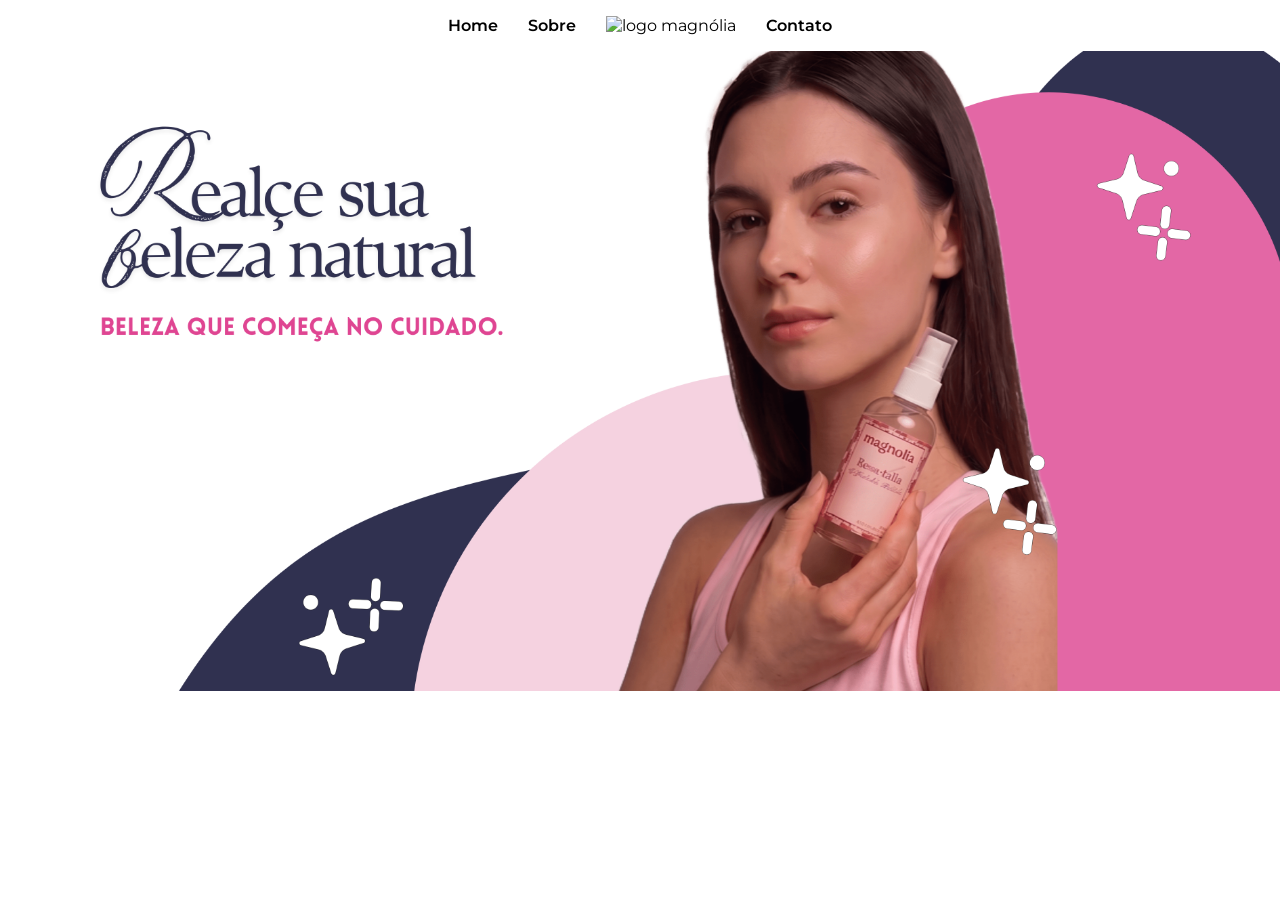
==== index.html @ 7195ed7c "site" ====
<!doctype html>
<html lang="pt-BR">
  <head>
    <meta charset="utf-8">
    <meta name="viewport" content="width=device-width, initial-scale=1">
    <title>Magnólia: O melhor para sua beleza</title>
    <link rel="icon" href="imagem/icon.png">
    <link rel="stylesheet" href="https://fonts.googleapis.com/css?family=Montserrat:300,400,500,600,700&display=block">
    <link rel="stylesheet" href="css/banner_menu.css">
  </head>
  <body>
    <header class="Menu">
      <nav class="menu">
        <ul>
          <li><a href="#">Home</a></li>
          <li><a href="#">Sobre</a></li>
          <li><img class="banner" src="" alt="logo magnólia"></li>
          <li><a href="#">Contato</a></li>
        </ul>
      </nav>
    </header>
    <section class="banner_conteinner">
    <img class="banner" src="imagem/R.png" alt="Banner Magnólia">
    </section>
  </body>
</html>
---- css/banner_menu.css ----
* {
    box-sizing: border-box;
}

body {
    margin: 0;
    font-family: "Montserrat", sans-serif;
}

.Menu {
    width: 100%;
    background-color: #ffffff;
    padding: 16px 20px;
    box-shadow: 0 2px 6px rgba(0, 0, 0, 0.1);
}

.menu ul {
    list-style: none;
    margin: 0;
    padding: 0;
    display: flex;
    justify-content: center;
    gap: 30px;
}

.menu a {
    color: #000;
    text-decoration: none;
    font-weight: 600;
    font-size: 16px;
}

.menu a:hover {
    opacity: 0.6;
}

.banner_conteiner {
    width: 100%;
    max-height: 50vh;
    overflow: hidden;
}

.banner {
    display: block;
    width: 100%;
    height: auto;
    max-height: 90vh;
    object-fit: cover;
    object-position: center;
}

@media (max-width: 600px) {
    .Menu {
        padding: 12px 10px;
    }

    .menu ul {
        gap: 16px;
    }

    .menu a {
        font-size: 14px;
    }
    .banner_conteiner{
        height: 60vh;
        min-height: 180px;    
    }
}


@media (min-width: 601px) and (max-width: 1065px) {
    .banner_conteiner {
        height: 35vh;
    }
}

@media (min-width: 1066px) {
    .banner_conteiner {
        height: 45vh;
    }
}
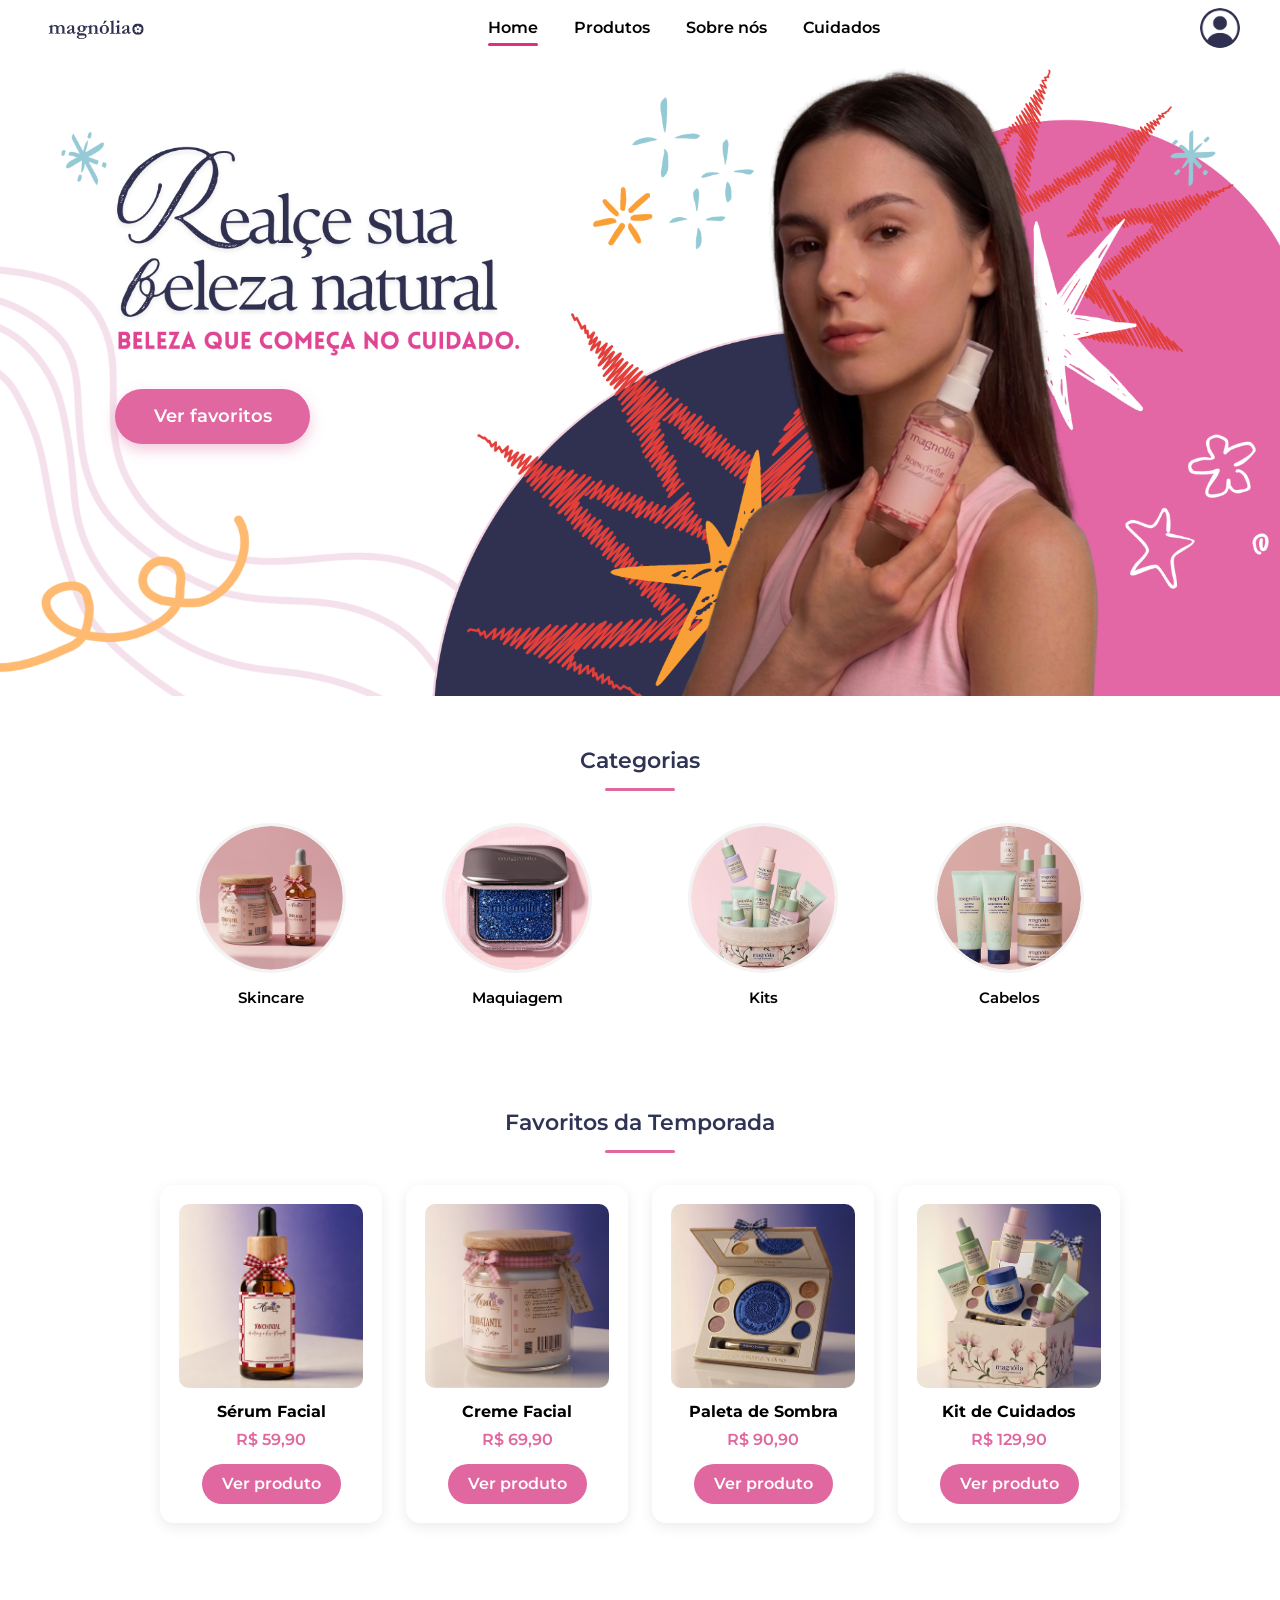
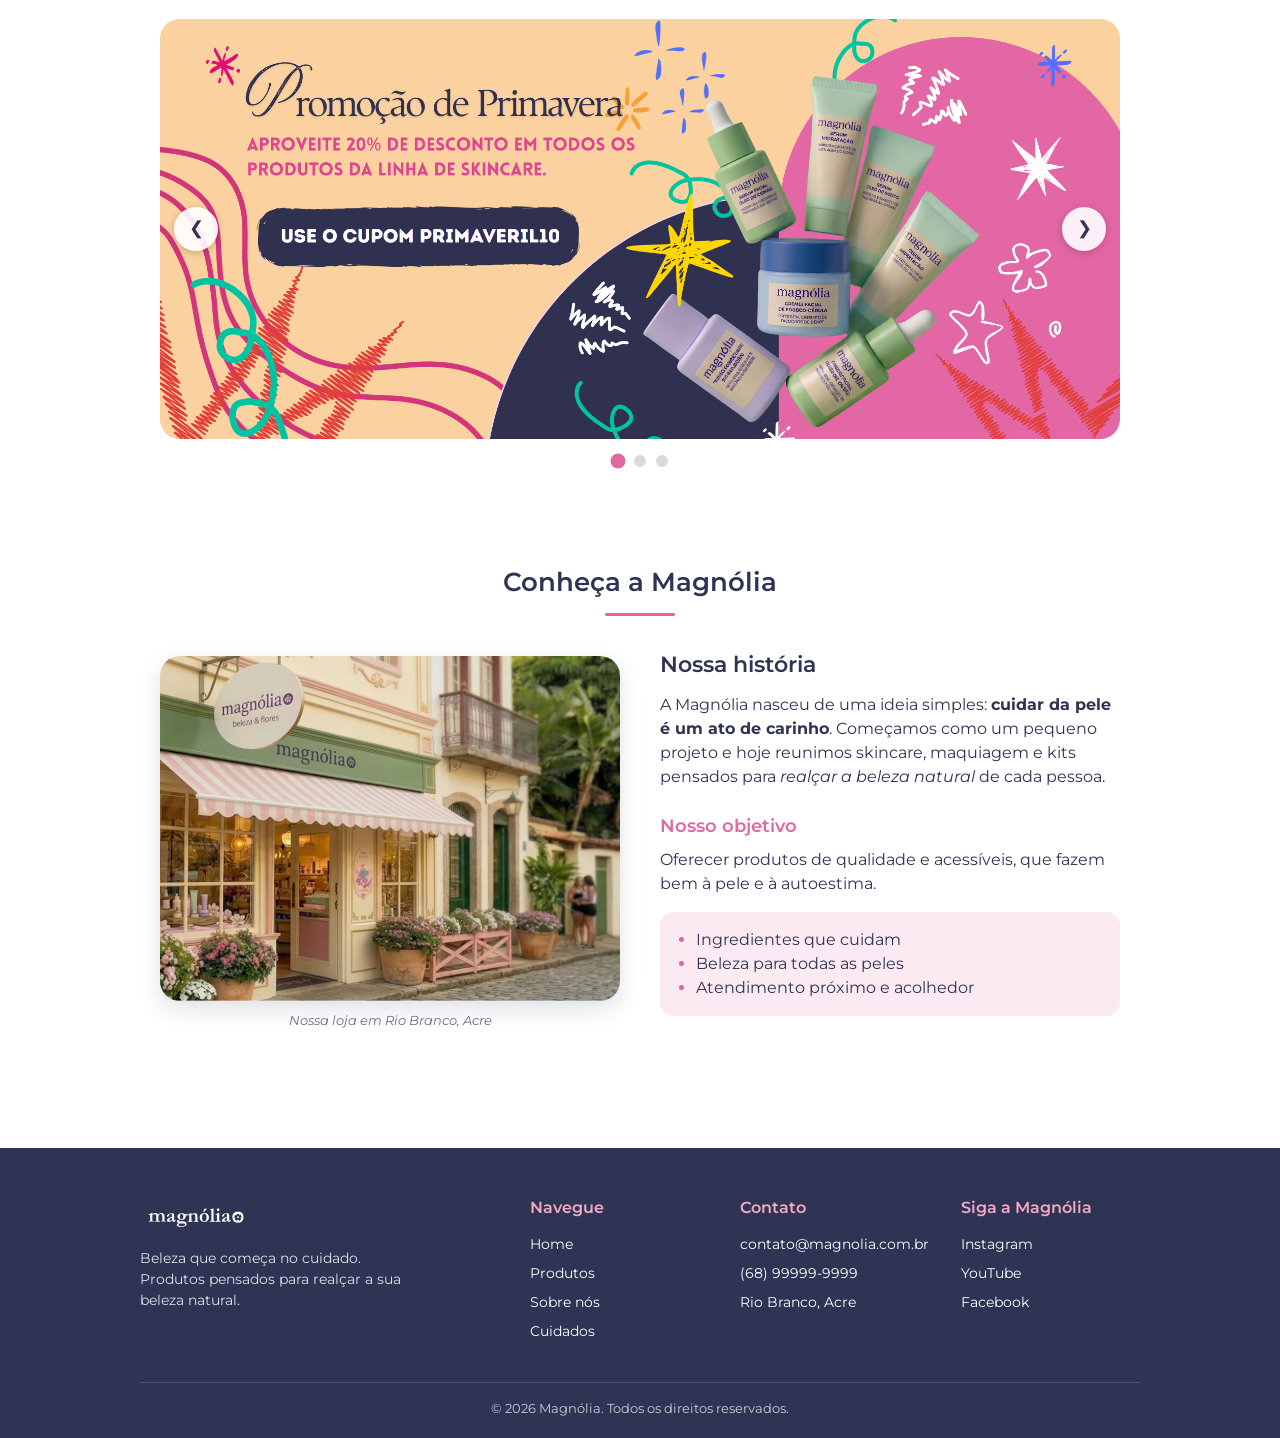
==== commit 5ff189bb: "versão final do site N1" ====
--- a/index.html
+++ b/index.html
@@ -1,26 +1,238 @@
+<!--A ideia aqui é fazer um site de empresa de beleza chamada magnólia, que eu inventei para um trabalho de emprendedorismo quando estava no ensino médio. A ideia é fazer um site simples, mas bonito, com uma paleta de cores que remeta a beleza e sofisticação. O site terá uma página inicial com um banner, uma seção sobre a empresa e uma seção de contato.-->
 <!doctype html>
 <html lang="pt-BR">
-  <head>
-    <meta charset="utf-8">
-    <meta name="viewport" content="width=device-width, initial-scale=1">
-    <title>Magnólia: O melhor para sua beleza</title>
-    <link rel="icon" href="imagem/icon.png">
-    <link rel="stylesheet" href="https://fonts.googleapis.com/css?family=Montserrat:300,400,500,600,700&display=block">
-    <link rel="stylesheet" href="css/banner_menu.css">
-  </head>
-  <body>
-    <header class="Menu">
-      <nav class="menu">
+
+<head>
+  <meta charset="utf-8">
+  <meta name="viewport" content="width=device-width, initial-scale=1">
+  <title>Magnólia: O melhor para sua beleza</title>
+  <link rel="icon" href="imagem/icon.png">
+  <link rel="stylesheet" href="https://fonts.googleapis.com/css?family=Montserrat:300,400,500,600,700&display=block">
+  <!--Nesse ponto ainda não pensei em todos os css, mas, por enquanto farei um separado para cada elemento que acredito precisar de mais atenção ou vou fazer uma coisa diferente, este é para o menu e o banner.-->
+  <link rel="stylesheet" href="css/banner_menu.css">
+  <link rel="stylesheet" href="css/barra_nav.css">
+  <link rel="stylesheet" href="css/mais_vendidos.css">
+  <link rel="stylesheet" href="css/promoção.css">
+  <link rel="stylesheet" href="css/rodape.css">
+  <link rel="stylesheet" href="css/carrossel.css">
+  <link rel="stylesheet" href="css/sobre_marca.css">
+</head>
+
+<body>
+  <header class="Menu">
+    <nav class="menu">
+      <!-- Logo com link para pagina inicial-->
+      <a href="index.html" class="logo" role="img" aria-label="Magnólia"></a>
+      <ul class="links" id="menu-links">
+        <!-- Links do menu -->
+        <!-- O link da página atual tem a classe "ativo" que indica em qual página estamos -->
+        <li><a href="index.html" class="ativo" aria-current="page">Home</a></li>
+        <li><a href="produtos.html">Produtos</a></li>
+        <li><a href="#sobre-a-marca">Sobre nós</a></li>
+        <li><a href="cuidados.html">Cuidados</a></li>
+      </ul>
+      <a href="perfil.html" class="perfil" role="img" aria-label="Conta"></a>
+
+       <!-- Botão sanduíche: só aparece em telas pequenas -->
+    <button type="button" class="hamburguer" id="botao-menu"
+            aria-label="Abrir menu" aria-expanded="false" aria-controls="menu-links">
+      <span></span>
+      <span></span>
+      <span></span>
+    </button>
+    </nav>
+  </header>
+  <section class="banner_conteinner">
+    <img class="banner" src="imagem/R (1).png" alt="Banner Magnólia">
+    <!--botão sobre o banner-->
+    <div class="banner__botao">
+    <a href="#mais-vendidos">Ver favoritos</a>
+  </div>
+  </section>
+  <!-- Barra de navegação por categorias "circulos da página"-->
+  <section class="barra_nav">
+    <h2 class="barra_nav__titulo">Categorias</h2>
+    <ul class="barra_nav__lista">
+      <li>
+        <!-- Link para a categoria de skincare dentro da página produtos-->
+        <a href="produtos.html#skincare" class="categoria">
+          <span class="categoria__circulo">
+            <img src="imagem/categorias/skincare.png" alt="">
+          </span>
+          <span class="categoria__nome">Skincare</span>
+        </a>
+      </li>
+      <li>
+        <!-- Link para a categoria de maquiagem dentro da página produtos-->
+        <a href="produtos.html#maquiagem" class="categoria">
+          <span class="categoria__circulo">
+            <img src="imagem/categorias/maquiagem.png" alt="">
+          </span>
+          <span class="categoria__nome">Maquiagem</span>
+        </a>
+      </li>
+      <li>
+        <!-- Link para a categoria de Kits(conjuntos de produtos) dentro da página produtos-->
+        <a href="produtos.html#Kits" class="categoria">
+          <span class="categoria__circulo">
+            <img src="imagem/categorias/Kit.png" alt="">
+          </span>
+          <span class="categoria__nome">Kits</span>
+        </a>
+      </li>
+      <li>
+        <!-- Link para a categoria de cabelos dentro da página produtos-->
+        <a href="produtos.html#cabelos" class="categoria">
+          <span class="categoria__circulo">
+            <img src="imagem/categorias/cabelo.png" alt="">
+          </span>
+          <span class="categoria__nome">Cabelos</span>
+        </a>
+      </li>
+    </ul>
+  </section>
+  <!-- section mais vendidos-->
+  <section class="mais_vendidos" id="mais-vendidos">
+    <h2 class="mais_vendidos__titulo">Favoritos da Temporada</h2>
+    <div class="mais_vendidos__grade">
+      <!--Cada produto está dentro de um artigo-->
+      <article class="produto">
+        <img src="imagem/produtos/serum.png" alt="Sérum facial Magnólia">
+        <h3 class="produto__nome">Sérum Facial</h3>
+        <p class="produto__preco">R$ 59,90</p>
+        <a href="  " class="produto__botao">Ver produto</a>
+      </article>
+      <article class="produto">
+        <img src="imagem/produtos/creme.png" alt="Creme facial Magnólia">
+        <h3 class="produto__nome">Creme Facial</h3>
+        <p class="produto__preco">R$ 69,90</p>
+        <a href="  " class="produto__botao">Ver produto</a>
+      </article>
+      <article class="produto">
+        <img src="imagem/produtos/sombra.png" alt="Sombra de olhos Magnólia">
+        <h3 class="produto__nome">Paleta de Sombra</h3>
+        <p class="produto__preco">R$ 90,90</p>
+        <a href="  " class="produto__botao">Ver produto</a>
+      </article>
+      <article class="produto">
+        <img src="imagem/produtos/kit2.png" alt="Kit de cuidados com a pele Magnólia">
+        <h3 class="produto__nome">Kit de Cuidados</h3>
+        <p class="produto__preco">R$ 129,90</p>
+        <a href="  " class="produto__botao">Ver produto</a>
+      </article>
+    </div>
+  </section>
+
+  <!-- Carrossel de promoções: 3 slides, navegação por botões e bolinhas -->
+  <section class="carrossel" id="carrossel" aria-label="Promoções">
+    <div class="carrossel__janela">
+
+      <!-- Faixa com os slides lado a lado; o JS desliza esta faixa -->
+      <div class="carrossel__faixa" id="carrossel-faixa">
+        <div class="carrossel__slide">
+          <img src="imagem/carrossel/promo1.png" alt="Promoção de primavera: 20% de desconto em skincare">
+        </div>
+        <div class="carrossel__slide">
+          <img src="imagem/carrossel/promo2.png"
+            alt="Promoção de primeira compra: 20% de desconto em todos os produtos">
+        </div>
+        <div class="carrossel__slide">
+          <img src="imagem/carrossel/promo3.png" alt="Presenteie quem você ama com a coleção de maquiagem completa!">
+        </div>
+      </div>
+
+      <!-- Botões anterior / próximo -->
+      <button type="button" class="carrossel__botao carrossel__botao--anterior" id="carrossel-anterior"
+        aria-label="Slide anterior">&#10094;</button>
+      <button type="button" class="carrossel__botao carrossel__botao--proximo" id="carrossel-proximo"
+        aria-label="Próximo slide">&#10095;</button>
+    </div>
+
+    <!-- Bolinhas indicando o slide atual -->
+    <div class="carrossel__bolinhas" id="carrossel-bolinhas"></div>
+  </section>
+
+  <!-- Seção sobre a marca-->
+  <section class="sobre_marca" id="sobre-a-marca" aria-labelledby="sobre-titulo">
+    <h2 class="sobre_marca__titulo">Conheça a Magnólia</h2>
+    <div class="sobre_marca__grade">
+      <!-- figure/figcaption -->
+      <figure class="sobre_marca__foto">
+        <img src="imagem/loja.png" alt="Fachada e interior da loja Magnólia">
+        <figcaption>Nossa loja em Rio Branco, Acre</figcaption>
+      </figure>
+
+      <div class="sobre_marca__texto">
+        <h3 id="sobre-titulo" class="sobre_marca__titulo2">Nossa história</h2>
+        <p class="sobre_marca__historia">
+          A Magnólia nasceu de uma ideia simples: <strong>cuidar da pele é um ato de carinho</strong>.
+          Começamos como um pequeno projeto e hoje reunimos skincare, maquiagem e kits
+          pensados para <em>realçar a beleza natural</em> de cada pessoa.
+        </p>
+
+        <h3 class="sobre_marca__subtitulo">Nosso objetivo</h3>
+        <p class="sobre_marca__objetivo">
+          Oferecer produtos de qualidade e acessíveis, que fazem bem à pele e à autoestima.
+        </p>
+
+        <!-- Lista de valores da marca -->
+        <ul class="sobre_marca__valores">
+          <li>Ingredientes que cuidam</li>
+          <li>Beleza para todas as peles</li>
+          <li>Atendimento próximo e acolhedor</li>
+        </ul>
+      </div>
+
+    </div>
+  </section>
+
+  <!-- Rodapé do site -->
+  <footer class="rodape" id="contato">
+    <div class="rodape__grade">
+
+      <!-- Coluna 1: marca -->
+      <div class="rodape__marca">
+        <a href="index.html" class="rodape__logo" role="img" aria-label="Magnólia"></a>
+        <p>Beleza que começa no cuidado. Produtos pensados para realçar a sua beleza natural.</p>
+      </div>
+
+      <!-- Coluna 2: navegação -->
+      <nav class="rodape__coluna" aria-label="Links do rodapé">
+        <h3>Navegue</h3>
         <ul>
-          <li><a href="#">Home</a></li>
-          <li><a href="#">Sobre</a></li>
-          <li><img class="banner" src="" alt="logo magnólia"></li>
-          <li><a href="#">Contato</a></li>
+          <li><a href="index.html">Home</a></li>
+          <li><a href="produtos.html">Produtos</a></li>
+          <li><a href="sobre.html">Sobre nós</a></li>
+          <li><a href="cuidados.html">Cuidados</a></li>
         </ul>
       </nav>
-    </header>
-    <section class="banner_conteinner">
-    <img class="banner" src="imagem/R.png" alt="Banner Magnólia">
-    </section>
-  </body>
+
+      <!-- Coluna 3: contato -->
+      <div class="rodape__coluna">
+        <h3>Contato</h3>
+        <ul>
+          <li><a href="mailto:contato@magnolia.com.br">contato@magnolia.com.br</a></li>
+          <li><a href="tel:+5568999999999">(68) 99999-9999</a></li>
+          <li>Rio Branco, Acre</li>
+        </ul>
+      </div>
+
+      <!-- Coluna 4: redes sociais (links externos) -->
+      <div class="rodape__coluna">
+        <h3>Siga a Magnólia</h3>
+        <ul>
+          <li><a href="https://www.instagram.com" target="_blank" rel="noopener noreferrer">Instagram</a></li>
+          <li><a href="https://www.youtube.com" target="_blank" rel="noopener noreferrer">YouTube</a></li>
+          <li><a href="https://www.facebook.com" target="_blank" rel="noopener noreferrer">Facebook</a></li>
+        </ul>
+      </div>
+
+    </div>
+    <!-- Linha de direitos autorais -->
+    <p class="rodape__copy">© 2026 Magnólia. Todos os direitos reservados.</p>
+  </footer>
+  <script src="js/carrossel.js"></script>
+  <script src="js/menu.js"></script>
+</body>
+
 </html>
--- a/css/banner_menu.css
+++ b/css/banner_menu.css
@@ -5,77 +5,282 @@
 body {
     margin: 0;
     font-family: "Montserrat", sans-serif;
+    line-height: 1.5;   /* espaçamento 1,5 em todo o site */
+}
+
+/* botões e campos de formulário não herdam a fonte e o espaçamento sozinhos */
+button,
+input,
+textarea,
+select {
+    font-family: inherit;
+    line-height: inherit;
 }
 
 .Menu {
     width: 100%;
     background-color: #ffffff;
-    padding: 16px 20px;
-    box-shadow: 0 2px 6px rgba(0, 0, 0, 0.1);
-}
-
-.menu ul {
+    padding: 8px 40px;
+    box-shadow: 0 6px 6px rgba(0, 0, 0, 0.1);
+}
+
+.menu {
+    display: flex;
+    align-items: center;
+    justify-content: space-between;
+    max-width: 1200px;
+    margin: 0 auto;
+}
+
+.menu .links {
     list-style: none;
     margin: 0;
     padding: 0;
     display: flex;
-    justify-content: center;
-    gap: 30px;
-}
-
-.menu a {
+    align-items: center;
+    gap: 36px;
+}
+
+.menu .links a {
+    position: relative;
+    display: block;
+    padding: 6px 0;
     color: #000;
     text-decoration: none;
     font-weight: 600;
     font-size: 16px;
 }
 
-.menu a:hover {
-    opacity: 0.6;
-}
-
-.banner_conteiner {
+/* sublinhado colorido: aparece no hover e fica na página atual */
+.menu .links a::after {
+    content: "";
+    position: absolute;
+    left: 0;
+    bottom: 0;
     width: 100%;
-    max-height: 50vh;
-    overflow: hidden;
+    height: 3px;
+    border-radius: 2px;
+    background-color: #e02e81; 
+    transform: scaleX(0);
+    transform-origin: left;
+    transition: transform 0.25s ease;
+}
+
+.menu .links a:hover::after,
+.menu .links a.ativo::after {
+    transform: scaleX(1);
+}
+
+.menu .logo {
+    display: block;
+    height: 2.5em;
+    width: 8em;
+    font-size: 16px;
+    background: url("../imagem/logo.svg") no-repeat left center / contain;
+}
+
+/* ícone de perfil à direita */
+.menu .perfil {
+    display: flex;
+    align-items: center;
+    justify-content: center;
+    width: 40px;
+    height: 40px;
+    border-radius: 50%;
+    color: #2f3354; /* azul-marinho da marca */
+    transition: background-color 0.2s;
+    background: url("../imagem/perfil.png") no-repeat left center / contain;
+
+}
+
+.menu .perfil:hover {
+    background-color: #f6e3ec;
+}
+
+.menu .perfil svg {
+    width: 24px;
+    height: 24px;
+    fill: none;
+    stroke: currentColor;
+    stroke-width: 1.8;
+    stroke-linecap: round;
 }
 
 .banner {
     display: block;
     width: 100%;
     height: auto;
-    max-height: 90vh;
-    object-fit: cover;
-    object-position: center;
+}
+
+/* o container é a referência para posicionar o botão, pois o pai é relativo e o filho absoluto */
+.banner_conteinner {
+    position: relative;
+}
+
+.banner__botao {
+    position: absolute;
+    left: 9%;      /* alinha com o texto do banner */
+    top: 52%;     
+    border-radius: 30px;
+    background-color: #e0679f;
+    box-shadow: 0 6px 14px rgba(224, 103, 159, 0.35);
+    transition: background-color 0.2s, transform 0.2s;
+}
+
+.banner__botao a {
+    display: block;
+    padding: clamp(8px, 1.2vw, 14px) clamp(18px, 3vw, 40px);
+    color: #fff;
+    text-decoration: none;
+    font-weight: 600;
+    font-size: clamp(12px, 1.6vw, 18px);   /* cresce e diminui com a tela */
+}
+
+.banner__botao:hover,
+.banner__botao:focus-within {
+    background-color: #2f3354;
+    transform: translateY(-2px);
+}
+
+html {
+    scroll-behavior: smooth;
+}
+
+.barra_nav__titulo,
+.mais_vendidos__titulo,
+.sobre_marca__titulo {
+    position: relative;
+    padding-bottom: 14px;
+}
+
+.barra_nav__titulo::after,
+.mais_vendidos__titulo::after,
+.sobre_marca__titulo::after {
+    content: "";
+    position: absolute;
+    left: 50%;
+    bottom: 0;
+    width: 70px;
+    height: 3px;
+    border-radius: 2px;
+    background-color: #e0679f;
+    transform: translateX(-50%);
 }
 
 @media (max-width: 600px) {
     .Menu {
-        padding: 12px 10px;
-    }
-
-    .menu ul {
-        gap: 16px;
-    }
-
-    .menu a {
-        font-size: 14px;
-    }
-    .banner_conteiner{
-        height: 60vh;
-        min-height: 180px;    
-    }
-}
-
-
-@media (min-width: 601px) and (max-width: 1065px) {
-    .banner_conteiner {
-        height: 35vh;
-    }
-}
-
-@media (min-width: 1066px) {
-    .banner_conteiner {
-        height: 45vh;
+        padding: 6px 14px;
+    }
+
+    .menu .links {
+        gap: 14px;
+    }
+
+    .menu .links a {
+        font-size: 13px;
+    }
+
+    .menu .logo {
+        width: 6em;
+        height: 2em;
+    }
+
+    .menu .perfil {
+        width: 34px;
+        height: 34px;
+    }
+}
+/* o painel de links se posiciona em relação ao header */
+.Menu {
+    position: relative;
+}
+
+/* botão sanduíche: escondido no desktop */
+.hamburguer {
+    display: none;
+    flex-direction: column;
+    justify-content: center;
+    gap: 5px;
+    width: 40px;
+    height: 40px;
+    padding: 8px;
+    border: none;
+    border-radius: 8px;
+    background: transparent;
+    cursor: pointer;
+}
+
+.hamburguer span {
+    display: block;
+    height: 3px;
+    border-radius: 2px;
+    background-color: #2f3354;
+    transition: transform 0.25s, opacity 0.2s;
+}
+
+.hamburguer:hover {
+    background-color: #fbeaf2;
+}
+
+/* as barras viram um X quando o menu está aberto */
+.hamburguer.aberto span:nth-child(1) {
+    transform: translateY(8px) rotate(45deg);
+}
+.hamburguer.aberto span:nth-child(2) {
+    opacity: 0;
+}
+.hamburguer.aberto span:nth-child(3) {
+    transform: translateY(-8px) rotate(-45deg);
+}
+
+/* tela pequena: links viram painel, aparecem sanduíche e perfil */
+@media (max-width: 768px) {
+    .hamburguer {
+        display: flex;
+    }
+
+    .menu .perfil {
+        margin-left: auto;   /* empurra perfil e sanduíche para a direita */
+        margin-right: 6px;
+    }
+
+    .menu .links {
+        position: absolute;
+        top: 100%;
+        left: 0;
+        right: 0;
+        z-index: 20;
+        flex-direction: column;
+        align-items: stretch;
+        gap: 0;
+        padding: 8px 20px 16px;
+        background-color: #fff;
+        box-shadow: 0 8px 14px rgba(0, 0, 0, 0.12);
+
+        /* fechado por padrão */
+        opacity: 0;
+        visibility: hidden;
+        transform: translateY(-8px);
+        transition: opacity 0.25s, transform 0.25s, visibility 0.25s;
+    }
+
+    .menu .links.aberto {
+        opacity: 1;
+        visibility: visible;
+        transform: translateY(0);
+    }
+
+    .menu .links li {
+        border-bottom: 1px solid #f1e3ea;
+    }
+
+    .menu .links li:last-child {
+        border-bottom: none;
+    }
+
+    .menu .links a {
+        display: inline-block;   /* o sublinhado rosa acompanha só o texto */
+        padding: 14px 0;
+        font-size: 16px;
     }
 }
--- a/css/barra_nav.css
+++ b/css/barra_nav.css
@@ -0,0 +1,66 @@
+.barra_nav {
+    max-width: 1000px;
+    margin: 0 auto;
+    padding: 48px 20px;
+    text-align: center;
+}
+
+.barra_nav__titulo {
+    margin: 0 0 32px;
+    font-size: 22px;
+    font-weight: 600;
+    color: #2f3354;
+}
+
+.barra_nav__lista {
+    list-style: none;
+    margin: 0;
+    padding: 0;
+    display: grid;
+    grid-template-columns: repeat(auto-fit, minmax(130px, 1fr));
+    gap: 32px 24px;
+    justify-items: center;
+}
+
+.categoria {
+    display: flex;
+    flex-direction: column;
+    align-items: center;
+    gap: 14px;
+    width: 100%;
+    text-decoration: none;
+    color: #000;
+}
+
+/* círculo: a imagem preenche tudo, sem margem */
+.categoria__circulo {
+    display: block;
+    width: 100%;
+    max-width: 150px;
+    aspect-ratio: 1;
+    border-radius: 50%;
+    background-color: #f3f3f3;
+    border: 3px solid transparent;
+    padding: 0;
+    overflow: hidden;
+    transition: border-color 0.25s, transform 0.25s;
+}
+
+.categoria__circulo img {
+    display: block;
+    width: 100%;
+    height: 100%;
+    object-fit: cover;
+    border-radius: 50%;
+}
+
+.categoria__nome {
+    font-size: 15px;
+    font-weight: 600;
+}
+
+.categoria:hover .categoria__circulo,
+.categoria:focus-visible .categoria__circulo {
+    border-color: #e0679f;
+    transform: translateY(-4px);
+}
--- a/css/mais_vendidos.css
+++ b/css/mais_vendidos.css
@@ -0,0 +1,64 @@
+.mais_vendidos {
+    max-width: 1000px;
+    margin: 0 auto;
+    padding: 48px 20px;
+    text-align: center;
+}
+
+.mais_vendidos__titulo {
+    margin: 0 0 32px;
+    font-size: 22px;
+    font-weight: 600;
+    color: #2f3354;
+}
+
+.mais_vendidos__grade {
+    display: grid;
+    grid-template-columns: repeat(auto-fill, minmax(200px, 1fr));
+    gap: 24px;
+}
+
+.produto {
+    padding: 16px;
+    border-radius: 14px;
+    background-color: #fff;
+    border: 3px solid transparent;          /* borda invisível, que o hover colore */
+    box-shadow: 0 4px 14px rgba(0, 0, 0, 0.08);
+    transition: border-color 0.25s, transform 0.25s, box-shadow 0.25s;
+}
+
+.produto:hover,
+.produto:focus-within {
+    border-color: #e0679f;
+    transform: translateY(-4px);
+    box-shadow: 0 10px 22px rgba(224, 103, 159, 0.25);
+}
+
+.produto img {
+    display: block;
+    width: 100%;
+    aspect-ratio: 1;
+    object-fit: cover;
+    border-radius: 10px;
+}
+
+.produto__nome {
+    margin: 12px 0 4px;
+    font-size: 16px;
+}
+
+.produto__preco {
+    margin: 0 0 12px;
+    color: #e0679f;
+    font-weight: 600;
+}
+
+.produto__botao {
+    display: inline-block;
+    padding: 8px 20px;
+    border-radius: 20px;
+    background-color: #e0679f;
+    color: #fff;
+    text-decoration: none;
+    font-weight: 600;
+}
--- a/css/promoção.css
+++ b/css/promoção.css
@@ -0,0 +1,86 @@
+.promocao {
+    max-width: 1000px;
+    margin: 0 auto;
+    padding: 48px 20px;
+}
+
+/* caixa rosada com bordas arredondadas, em grid de 2 colunas */
+.promocao_caixa {
+    display: grid;
+    grid-template-columns: 1.1fr 1fr;
+    align-items: center;
+    gap: 32px;
+    padding: 40px;
+    border-radius: 20px;
+    background-color: #fbeaf2;
+    overflow: hidden;
+}
+
+.promocao_titulo {
+    margin: 0 0 8px;
+    font-size: 28px;
+    font-weight: 600;
+    color: #2f3354;
+}
+
+.promocao_destaque {
+    margin: 0 0 12px;
+    font-size: 40px;
+    font-weight: 700;
+    color: #e0679f;
+}
+
+.promocao_descricao {
+    margin: 0 0 24px;
+    font-size: 16px;
+    line-height: 1.5;
+    color: #2f3354;
+}
+
+.promocao_botao {
+    display: inline-block;
+    padding: 10px 28px;
+    border-radius: 24px;
+    background-color: #e0679f;
+    color: #fff;
+    text-decoration: none;
+    font-weight: 600;
+    transition: background-color 0.2s, transform 0.2s;
+}
+
+.promocao_botao:hover,
+.promocao_botao:focus-visible {
+    background-color: #2f3354;
+    transform: translateY(-2px);
+}
+
+.promocao_imagem {
+    display: block;
+    width: 100%;
+    aspect-ratio: 1;
+    object-fit: cover;
+    border-radius: 14px;
+}
+
+/* celular: empilha, imagem em cima */
+@media (max-width: 700px) {
+    .promocao_caixa {
+        grid-template-columns: 1fr;
+        padding: 24px;
+        text-align: center;
+    }
+
+    .promocao_imagem {
+        order: -1;
+        max-width: 320px;
+        margin: 0 auto;
+    }
+
+    .promocao_titulo {
+        font-size: 24px;
+    }
+
+    .promocao_destaque {
+        font-size: 34px;
+    }
+}
--- a/css/rodape.css
+++ b/css/rodape.css
@@ -0,0 +1,90 @@
+.rodape {
+    width: 100%;
+    margin-top: 60px;
+    padding: 48px 20px 20px;
+    background-color: #2f3354; /* azul-marinho da marca */
+    color: #fff;
+}
+/* grade: a primeira coluna é maior */
+.rodape__grade {
+    display: grid;
+    grid-template-columns: 2fr 1fr 1fr 1fr;
+    gap: 32px;
+    max-width: 1000px;
+    margin: 0 auto;
+}
+
+.rodape__logo {
+    display: block;
+    width: 8em;
+    height: 2.5em;
+    margin-bottom: 12px;
+    background: url("../imagem/logo_branca.svg") no-repeat left center / contain;
+}
+
+.rodape__marca p {
+    margin: 0;
+    max-width: 30ch;
+    font-size: 14px;
+    line-height: 1.5;
+    opacity: 0.85;
+}
+
+.rodape__coluna h3 {
+    margin: 0 0 14px;
+    font-size: 16px;
+    font-weight: 600;
+    color: #f4a9c9; /* rosa claro */
+}
+
+.rodape__coluna ul {
+    list-style: none;
+    margin: 0;
+    padding: 0;
+}
+
+.rodape__coluna li {
+    margin-bottom: 8px;
+    font-size: 14px;
+    line-height: 1.5;
+}
+
+.rodape a {
+    color: #fff;
+    text-decoration: none;
+    transition: color 0.2s;
+}
+
+.rodape a:hover,
+.rodape a:focus-visible {
+    color: #e0679f;
+    text-decoration: underline;
+}
+
+.rodape__copy {
+    max-width: 1000px;
+    margin: 32px auto 0;
+    padding-top: 16px;
+    border-top: 1px solid rgba(255, 255, 255, 0.2);
+    text-align: center;
+    font-size: 13px;
+    opacity: 0.75;
+}
+
+/* tablet: 2 colunas */
+@media (max-width: 800px) {
+    .rodape__grade {
+        grid-template-columns: 1fr 1fr;
+    }
+
+    .rodape__marca {
+        grid-column: 1 / -1; /* marca ocupa a linha toda */
+    }
+}
+
+/* celular: 1 coluna */
+@media (max-width: 480px) {
+    .rodape__grade {
+        grid-template-columns: 1fr;
+    }
+}
--- a/css/carrossel.css
+++ b/css/carrossel.css
@@ -0,0 +1,94 @@
+.carrossel {
+    max-width: 1000px;
+    margin: 0 auto;
+    padding: 48px 20px;
+}
+
+/* janela: mostra só um slide e esconde o resto */
+.carrossel__janela {
+    position: relative;
+    overflow: hidden;
+    border-radius: 20px;
+    background-color: #fbeaf2;
+}
+
+/* faixa: slides lado a lado, que deslizam com transform */
+.carrossel__faixa {
+    display: flex;
+    transition: transform 0.5s ease;
+}
+
+.carrossel__slide {
+    flex: 0 0 100%;      /* cada slide ocupa a janela inteira */
+    display: block;
+}
+
+.carrossel__slide img {
+    display: block;
+    width: 100%;
+    aspect-ratio: 16 / 7;
+    object-fit: cover;
+}
+
+/* botões circulares sobre a imagem */
+.carrossel__botao {
+    position: absolute;
+    top: 50%;
+    transform: translateY(-50%);
+    width: 44px;
+    height: 44px;
+    border: none;
+    border-radius: 50%;
+    background-color: rgba(255, 255, 255, 0.9);
+    color: #2f3354;
+    font-size: 18px;
+    cursor: pointer;
+    box-shadow: 0 2px 8px rgba(0, 0, 0, 0.2);
+    transition: background-color 0.2s, color 0.2s;
+}
+
+.carrossel__botao:hover,
+.carrossel__botao:focus-visible {
+    background-color: #e0679f;
+    color: #fff;
+}
+
+.carrossel__botao--anterior { left: 14px; }
+.carrossel__botao--proximo  { right: 14px; }
+
+/* bolinhas de paginação */
+.carrossel__bolinhas {
+    display: flex;
+    justify-content: center;
+    gap: 10px;
+    margin-top: 16px;
+}
+
+.carrossel__bolinha {
+    width: 12px;
+    height: 12px;
+    padding: 0;
+    border: none;
+    border-radius: 50%;
+    background-color: #d9d9d9;
+    cursor: pointer;
+    transition: background-color 0.2s, transform 0.2s;
+}
+
+.carrossel__bolinha.ativa {
+    background-color: #e0679f;
+    transform: scale(1.25);
+}
+
+/* celular: imagem mais alta e botões menores */
+@media (max-width: 600px) {
+    .carrossel__janela {
+        max-width: 420px;
+        margin: 0 auto;
+    }
+
+    .carrossel__slide img {
+        aspect-ratio: auto;   /* mantém a proporção original do arquivo */
+        height: auto;
+    }
+}
--- a/css/sobre_marca.css
+++ b/css/sobre_marca.css
@@ -0,0 +1,90 @@
+.sobre_marca {
+    max-width: 1000px;
+    margin: 0 auto;
+    padding: 48px 20px;
+}
+
+.sobre_marca__titulo {
+    margin: 0 0 32px;
+    font-size: 26px;
+    font-weight: 600;
+    text-align: center;
+    color: #2f3354;
+}
+
+/* duas colunas: foto à esquerda, texto à direita */
+.sobre_marca__grade {
+    display: grid;
+    grid-template-columns: 1fr 1fr;
+    align-items: center;
+    gap: 40px;
+}
+
+.sobre_marca__foto {
+    margin: 0;
+}
+
+.sobre_marca__foto img {
+    display: block;
+    width: 100%;
+    aspect-ratio: 4 / 3;
+    object-fit: cover;
+    border-radius: 20px;
+    box-shadow: 0 8px 22px rgba(47, 51, 84, 0.15);
+}
+
+.sobre_marca__foto figcaption {
+    margin-top: 10px;
+    font-size: 13px;
+    font-style: italic;
+    text-align: center;
+    color: #6b6e88;
+}
+
+.sobre_marca__titulo2 {
+    margin: 0 0 12px;
+    font-size: 22px;
+    font-weight: 600;
+    color: #2f3354;
+}
+
+.sobre_marca__subtitulo {
+    margin: 24px 0 8px;
+    font-size: 18px;
+    font-weight: 600;
+    color: #e0679f;
+}
+
+.sobre_marca__historia,
+.sobre_marca__objetivo {
+    margin: 0;
+    font-size: 16px;
+    line-height: 1.5;
+    color: #2f3354;
+}
+
+/* lista com marcador rosa */
+.sobre_marca__valores {
+    margin: 16px 0 24px;
+    padding: 16px 20px 16px 36px;
+    border-radius: 14px;
+    background-color: #fbeaf2;
+    line-height: 1.5;
+    color: #2f3354;
+}
+
+.sobre_marca__valores li::marker {
+    color: #e0679f;
+}
+
+/* tablet e celular: empilha (foto em cima) */
+@media (max-width: 760px) {
+    .sobre_marca__grade {
+        grid-template-columns: 1fr;
+        gap: 24px;
+    }
+
+    .sobre_marca {
+        padding: 32px 14px;
+    }
+}
